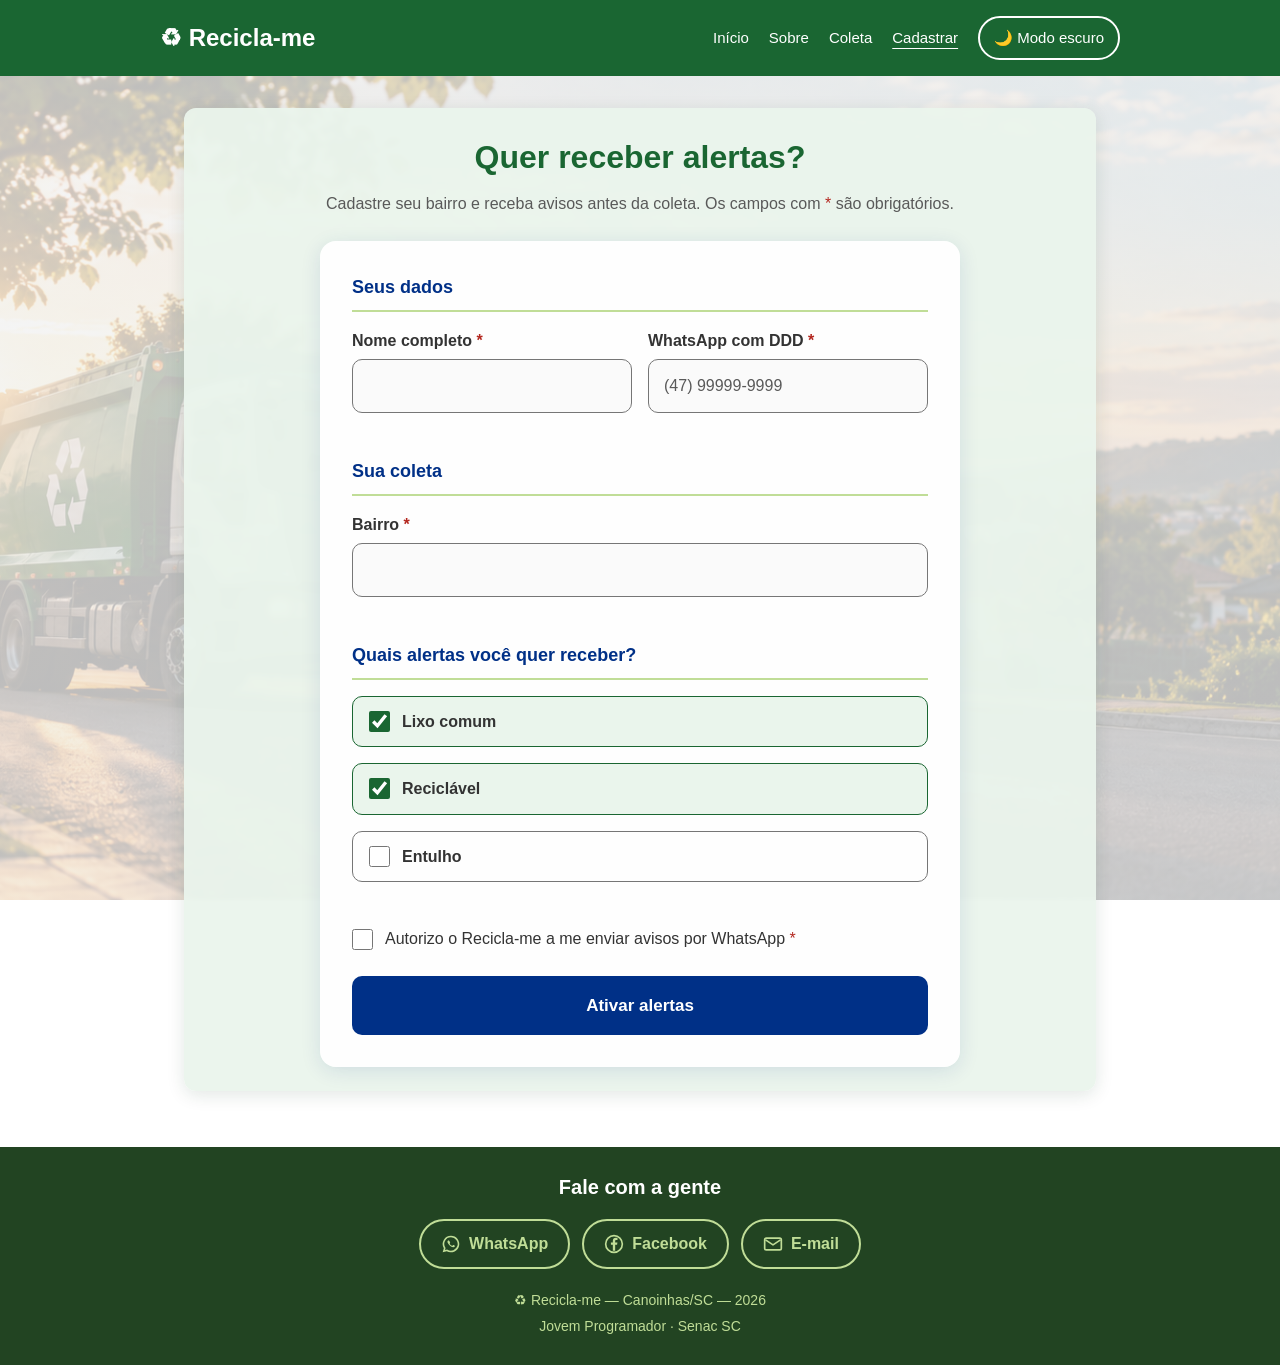
==== cadastrar.html @ 96f7b992 "menu hambúrguer acessível" ====
<!DOCTYPE html>
<html lang="pt-BR">
<head>
  <meta charset="UTF-8">
  <meta name="viewport" content="width=device-width, initial-scale=1.0">
  <meta name="description" content="Cadastre seu bairro e receba avisos de coleta do Recicla-me por WhatsApp.">
  <title>Recicla-me | Cadastrar</title>
  <link rel="stylesheet" href="styles.css">
  <script src="script.js"></script>
  <script src="formulario.js" defer></script>
</head>
<body>
  <a class="pular" href="#conteudo">Pular para o conteúdo</a>
  <header>
    <div id="topo">
      <a class="marca" href="index.html"><span>♻ Recicla-me</span></a>
      <button type="button" id="menu-btn" aria-expanded="false" aria-controls="menu-principal" aria-label="Abrir menu"><span></span><span></span><span></span></button>
      <nav id="menu-principal" class="mini-nav" aria-label="Navegação principal">
        <a href="index.html">Início</a><a href="sobre.html">Sobre</a>
        <a href="coleta.html">Coleta</a><a href="cadastrar.html" aria-current="page">Cadastrar</a>
        <button type="button" id="tema-btn" aria-pressed="false">🌙 Modo escuro</button>
      </nav>
    </div>
  </header>
  <main id="conteudo" tabindex="-1">
    <section id="cadastro" aria-labelledby="titulo-cadastro">
      <h1 id="titulo-cadastro">Quer receber alertas?</h1>
      <p>Cadastre seu bairro e receba avisos antes da coleta. Os campos com <span class="obrigatorio" aria-hidden="true">*</span> são obrigatórios.</p>
      <form class="form-cadastro" action="#" method="post" novalidate>
        <fieldset>
          <legend>Seus dados</legend>
          <div class="campo">
            <label for="nome">Nome completo <span class="obrigatorio" aria-hidden="true">*</span></label>
            <input type="text" id="nome" name="nome" autocomplete="name" required aria-describedby="erro-nome">
            <p class="mensagem-erro" id="erro-nome" aria-live="polite"></p>
          </div>
          <div class="campo">
            <label for="whatsapp">WhatsApp com DDD <span class="obrigatorio" aria-hidden="true">*</span></label>
            <input type="tel" id="whatsapp" name="whatsapp" autocomplete="tel" placeholder="(47) 99999-9999" maxlength="15" inputmode="numeric" required aria-describedby="erro-whatsapp">
            <p class="mensagem-erro" id="erro-whatsapp" aria-live="polite"></p>
          </div>
        </fieldset>
        <fieldset>
          <legend>Sua coleta</legend>
          <div class="campo">
            <label for="bairro">Bairro <span class="obrigatorio" aria-hidden="true">*</span></label>
            <input type="text" id="bairro" name="bairro" required aria-describedby="erro-bairro">
            <p class="mensagem-erro" id="erro-bairro" aria-live="polite"></p>
          </div>
        </fieldset>
        <fieldset>
          <legend>Quais alertas você quer receber?</legend>
          <div class="campo campo-check"><input type="checkbox" id="alerta-comum" name="alertas" value="comum" checked><label for="alerta-comum">Lixo comum</label></div>
          <div class="campo campo-check"><input type="checkbox" id="alerta-reciclavel" name="alertas" value="reciclavel" checked><label for="alerta-reciclavel">Reciclável</label></div>
          <div class="campo campo-check"><input type="checkbox" id="alerta-entulho" name="alertas" value="entulho"><label for="alerta-entulho">Entulho</label></div>
        </fieldset>
        <div class="campo campo-check">
          <input type="checkbox" id="autorizo" name="autorizo" required aria-describedby="erro-autorizo">
          <label for="autorizo">Autorizo o Recicla-me a me enviar avisos por WhatsApp <span class="obrigatorio" aria-hidden="true">*</span></label>
        </div>
        <p class="mensagem-erro" id="erro-autorizo" aria-live="polite"></p>
        <button type="submit" class="botao">Ativar alertas</button>
        <p id="mensagem-sucesso" class="mensagem" role="status"></p>
      </form>
    </section>
  </main>
  <footer>
    <h2 class="rodape-titulo">Fale com a gente</h2>
    <nav aria-label="Contato e redes sociais"><ul class="contatos">
      <li><a href="https://wa.me/5547999999999" target="_blank" rel="noopener noreferrer" aria-label="WhatsApp (abre em nova aba)"><svg viewBox="0 0 24 24" width="20" height="20" aria-hidden="true" focusable="false"><path fill="currentColor" d="M12 2a10 10 0 0 0-8.6 15.1L2 22l5-1.3A10 10 0 1 0 12 2zm0 2a8 8 0 1 1-4.2 14.8l-.4-.2-2.6.7.7-2.5-.2-.4A8 8 0 0 1 12 4zm-3 3.5c-.3 0-.6.3-.8.6-.3.4-.6 1-.4 1.9.3 1.2 1.2 2.6 2.7 3.9 1.5 1.3 2.9 1.8 4 2 .8.1 1.6-.3 2-.8.2-.3.3-.7.1-.9l-1.6-.9c-.2-.1-.5 0-.7.2l-.5.6c-.2.2-.4.2-.6.1-.9-.4-2-1.2-2.7-2.3-.1-.2-.1-.4 0-.6l.4-.6c.1-.2.1-.4 0-.6l-.8-1.6c-.1-.3-.3-.5-.6-.5z"/></svg><span>WhatsApp</span></a></li>
      <li><a href="https://www.facebook.com/reciclame" target="_blank" rel="noopener noreferrer" aria-label="Facebook (abre em nova aba)"><svg viewBox="0 0 24 24" width="20" height="20" aria-hidden="true" focusable="false"><circle cx="12" cy="12" r="10" fill="none" stroke="currentColor" stroke-width="2"/><path fill="currentColor" d="M13.4 20v-7h2.3l.4-2.8h-2.7V8.5c0-.8.2-1.3 1.4-1.3h1.4V4.7c-.3 0-1.1-.1-2.1-.1-2.1 0-3.5 1.3-3.5 3.6v2H8.3V13h2.3v7z"/></svg><span>Facebook</span></a></li>
      <li><a href="mailto:contato@reciclame.com.br" aria-label="E-mail"><svg viewBox="0 0 24 24" width="20" height="20" aria-hidden="true" focusable="false"><rect x="2" y="5" width="20" height="14" rx="2" fill="none" stroke="currentColor" stroke-width="2"/><path d="M3 7l9 6 9-6" fill="none" stroke="currentColor" stroke-width="2" stroke-linejoin="round"/></svg><span>E-mail</span></a></li>
    </ul></nav>
    <p>♻ Recicla-me — Canoinhas/SC — 2026</p><p>Jovem Programador · Senac SC</p>
  </footer>
</body>
</html>
---- styles.css ----
/* ===========================
   RECICLA-ME — styles.css
   Fundo do caminhão em todo o site
   =========================== */

:root {
  --verde-escuro: #1A6632;
  --verde-claro: #C0DD97;
  --azul: #003087;
  --neutro: #595959;
  --fundo: #F2F2F2;
  --branco: #FFFFFF;
  --verde-suave: #EAF5EC;
  --erro: #B3261E;
}

* {
  box-sizing: border-box;
  margin: 0;
  padding: 0;
}

:focus-visible {
  outline: 3px solid var(--azul);
  outline-offset: 3px;
}

header :focus-visible,
footer :focus-visible {
  outline-color: var(--branco);
}

.pular {
  position: absolute;
  top: -60px;
  left: 8px;
  z-index: 100;
  padding: 10px 14px;
  color: var(--azul);
  background-color: var(--branco);
  text-decoration: none;
  border-radius: 6px;
}

.pular:focus {
  top: 8px;
}

html {
  min-height: 100%;
}

body {
  font-family: Arial, sans-serif;
  color: var(--neutro);
  line-height: 1.6;
  overflow-x: clip;

  /* ===========================
     FUNDO DO CAMINHÃO — SITE TODO
     =========================== */

  background-image:
    linear-gradient(
      rgba(242, 242, 242, 0.78),
      rgba(242, 242, 242, 0.78)
    ),
    url("imagens/fundo.jpg");

  background-size: cover;
  background-position: center top;
  background-repeat: no-repeat;
  background-attachment: scroll;
}

img {
  max-width: 100%;
  height: auto;
}

/* ===========================
   CABEÇALHO — flexbox
   =========================== */

header {
  background-color: #1A6632;
  padding: 16px 24px;
  position: relative;
  z-index: 10;
}

#topo {
  display: flex;
  justify-content: space-between;
  align-items: center;
  flex-wrap: wrap;
  max-width: 960px;
  margin: 0 auto;
}

#topo span {
  font-size: 24px;
  font-weight: bold;
  color: var(--branco);
}

.marca {
  text-decoration: none;
}

#topo nav {
  display: none;
  flex-direction: column;
  width: 100%;
  margin-top: 16px;
  gap: 12px;
}

#topo nav.aberto {
  display: flex;
}

#topo nav a {
  display: inline-flex;
  align-items: center;
  min-height: 44px;
  color: #FFFFFF;
  text-decoration: none;
  font-size: 15px;
}

#topo nav a:hover {
  text-decoration: underline;
  text-underline-offset: 5px;
}

#topo nav a[aria-current="page"] {
  color: var(--branco);
  text-decoration: underline;
  text-underline-offset: 5px;
}

/* ===========================
   MENU SANDUÍCHE
   =========================== */

#menu-btn {
  display: flex;
  flex-direction: column;
  justify-content: space-between;
  width: 28px;
  height: 20px;
  background: none;
  border: 0;
  padding: 0;
  cursor: pointer;
}

#menu-btn span {
  height: 3px;
  width: 100%;
  background-color: var(--branco);
  border-radius: 2px;
}

#menu-btn:focus-visible {
  outline: 3px solid var(--branco);
  outline-offset: 5px;
}

/* ===========================
   ESTRUTURA GERAL
   =========================== */

main {
  max-width: 960px;
  margin: 0 auto;
  padding: 24px 14px;
}

/*
   As seções ficam translúcidas para
   o caminhão continuar aparecendo
   no fundo.
*/

section {
  background-color: rgba(255, 255, 255, 0.91);
  border-radius: 12px;
  padding: 20px 18px;
  margin-bottom: 24px;
  box-shadow: 0 4px 18px rgba(20, 60, 30, 0.12);
  backdrop-filter: blur(2px);
}

/* ===========================
   HERO / APRESENTAÇÃO
   =========================== */

.pagina-inicio .apresentacao {
  width: 100vw;
  min-height: 500px;

  margin-left: calc(50% - 50vw);

  padding: 60px 22px;

    /* A camada escura mantém o texto legível sobre o fundo do site. */

  background: linear-gradient(rgba(0, 0, 0, 0.6), rgba(0, 0, 0, 0.6));

  border-left: none;
  border-radius: 0;

  display: flex;
  flex-direction: column;
  justify-content: center;

  color: white;
  text-shadow: 0 2px 5px rgba(0, 0, 0, 0.65);
}

.pagina-inicio .apresentacao h1 {
  color: white;
}

.pagina-inicio .apresentacao h2 {
  color: white;
}

.pagina-inicio .apresentacao p {
  color: white;
}

.pagina-inicio .apresentacao .sobretitulo {
  color: #FFFFFF;
}

/* ===========================
   CARDS DA PÁGINA INICIAL
   =========================== */

.cards-inicio .card {
  min-height: 185px;
  display: flex;
  flex-direction: column;
  align-items: center;
  justify-content: center;
}

.cards-inicio .card img.ilustracao-card {
  display: block;
  width: min(100%, 200px);
  height: 124px;
  flex: 0 0 auto;
  object-fit: contain;
  margin: 0 auto 12px;
}

.chamada-cadastro {
  display: flex;
  flex-direction: column;
  align-items: center;
  justify-content: center;
  gap: 20px;
  text-align: center;
  background-color: rgba(234, 245, 236, 0.94);
}

.chamada-conteudo {
  flex: 0 1 auto;
}

.ilustracao-chamada {
  display: block;
  width: min(100%, 220px);
  height: auto;
  flex: 0 1 auto;
}

.chamada-conteudo h2,
.chamada-conteudo p {
  margin-bottom: 12px;
}

.botao-link {
  display: inline-block;
  padding: 11px 22px;
  color: var(--branco);
  background-color: var(--verde-escuro);
  border-radius: 8px;
  font-weight: bold;
  text-decoration: none;
}

.botao-link:hover {
  background-color: #145228;
}

/* ===========================
   TÍTULOS E TEXTOS
   =========================== */

h1 {
  font-size: 24px;
  color: var(--verde-escuro);
  margin-bottom: 8px;
}

h2 {
  font-size: 22px;
  color: var(--azul);
  margin-bottom: 16px;
}

h3 {
  font-size: 16px;
  color: var(--verde-escuro);
  margin-bottom: 6px;
}

.card h2 {
  font-size: 16px;
  color: var(--verde-escuro);
  margin-bottom: 6px;
}

p {
  font-size: 16px;
  margin-bottom: 12px;
}

/* ===========================
   CARDS — flexbox
   =========================== */

.cards {
  display: flex;
  flex-direction: column;
  flex-wrap: wrap;
  gap: 20px;
}

.card {
  flex: 1 1 220px;
  background-color: rgba(234, 245, 236, 0.94);
  border-radius: 8px;
  padding: 16px 20px;
  text-align: center;
  transition: transform 0.3s;
}

.card:hover {
  transform: scale(1.03);
}

.card img {
  width: 100%;
  height: auto;
  aspect-ratio: 220 / 150;
  object-fit: cover;
  border-radius: 6px;
  margin-bottom: 10px;
}

.card p {
  margin-bottom: 0;
}

/* ===========================
   TABELA — horários de coleta
   =========================== */

table {
  border-collapse: collapse;
  width: 100%;
  background-color: rgba(255, 255, 255, 0.94);
}

#horarios {
  overflow: hidden;
}

.tabela-responsiva {
  max-width: 100%;
  overflow-x: auto;
}

.tabela-responsiva:focus-visible {
  outline: 3px solid var(--azul);
  outline-offset: 3px;
}

.tabela-responsiva table {
  min-width: 540px;
}

th {
  background-color: rgba(26, 102, 50, 0.96);
  color: var(--branco);
  padding: 12px 16px;
  text-align: left;
}

td {
  padding: 12px 16px;
  border: 1px solid #DDDDDD;
}

tbody th[scope="row"] {
  padding: 12px 16px;
  border: 1px solid #DDDDDD;
  color: inherit;
  background: transparent;
  font-weight: normal;
  text-align: left;
}

tbody tr:hover {
  background-color: var(--verde-claro);
}

.semana-coleta {
  display: grid;
  grid-template-columns: 1fr;
  gap: 12px;
  list-style: none;
}

.semana-coleta li {
  min-width: 0;
  padding: 14px;
  background-color: rgba(234, 245, 236, 0.94);
  border-radius: 8px;
}

.semana-coleta strong,
.semana-coleta span {
  display: block;
}

.semana-coleta strong {
  margin-bottom: 4px;
  color: var(--verde-escuro);
}

/* ===========================
   LISTA — como funciona
   =========================== */

ol {
  padding-left: 24px;
}

ol li {
  margin-bottom: 8px;
}

/* ===========================
   CADASTRO — formulário
   =========================== */

#cadastro {
  text-align: center;
  background-color: rgba(234, 245, 236, 0.94);
}

.form-cadastro {
  width: 100%;
  max-width: 640px;
  margin: 24px auto 0;
  padding: 20px;
  text-align: left;
  background-color: rgba(255, 255, 255, 0.97);
  border-radius: 12px;
  box-shadow: 0 4px 20px rgba(0, 48, 135, 0.12);
}

.form-cadastro fieldset {
  margin-bottom: 28px;
  border: 0;
  min-width: 0;
}

.form-cadastro legend {
  width: 100%;
  margin-bottom: 16px;
  padding-bottom: 8px;
  font-size: 18px;
  font-weight: bold;
  color: var(--azul);
  border-bottom: 2px solid var(--verde-claro);
}

.form-cadastro .campo {
  margin-bottom: 16px;
}

.form-cadastro label {
  display: block;
  margin-bottom: 6px;
  font-weight: bold;
  color: #333333;
}

.obrigatorio {
  color: var(--erro);
}

.form-cadastro input[type="text"],
.form-cadastro input[type="tel"] {
  display: block;
  width: 100%;
  padding: 13px 15px;
  font: inherit;
  color: #333333;
  background-color: #FAFAFA;
  border: 1.5px solid #767676;
  border-radius: 10px;
  transition: border-color 0.2s, box-shadow 0.2s;
}

.form-cadastro input::placeholder {
  color: var(--neutro);
  opacity: 1;
}

.form-cadastro input[type="text"]:hover,
.form-cadastro input[type="tel"]:hover {
  border-color: var(--azul);
}

.form-cadastro input[type="text"]:focus,
.form-cadastro input[type="tel"]:focus {
  background-color: var(--branco);
  border-color: var(--azul);
  box-shadow: 0 0 0 3px rgba(0, 48, 135, 0.25);
  outline: 3px solid var(--azul);
  outline-offset: 2px;
}

.form-cadastro input:user-invalid {
  border-color: var(--erro);
}

.form-cadastro .campo-check {
  display: flex;
  align-items: center;
  gap: 12px;
}

.form-cadastro .campo-check input {
  width: 21px;
  height: 21px;
  flex-shrink: 0;
  accent-color: var(--verde-escuro);
  cursor: pointer;
}

.form-cadastro .campo-check label {
  margin: 0;
  font-weight: normal;
  cursor: pointer;
}

.form-cadastro .campo-check input:focus-visible,
.form-cadastro .botao:focus-visible {
  outline: 3px solid var(--azul);
  outline-offset: 3px;
}

.form-cadastro fieldset:nth-of-type(3) .campo-check {
  padding: 12px 16px;
  border: 1.5px solid #767676;
  border-radius: 10px;
  transition: background-color 0.2s, border-color 0.2s;
}

.form-cadastro fieldset:nth-of-type(3) .campo-check:hover {
  border-color: var(--verde-escuro);
}

.form-cadastro fieldset:nth-of-type(3) .campo-check:has(input:checked) {
  background-color: var(--verde-suave);
  border-color: var(--verde-escuro);
}

.form-cadastro fieldset:nth-of-type(3) .campo-check label {
  flex: 1;
  font-weight: bold;
}

.form-cadastro .botao {
  display: block;
  width: 100%;
  margin-top: 24px;
  padding: 16px 24px;
  font: inherit;
  font-size: 17px;
  font-weight: bold;
  color: var(--branco);
  background-color: var(--azul);
  border: 0;
  border-radius: 10px;
  cursor: pointer;
  transition: background-color 0.2s, transform 0.2s, box-shadow 0.2s;
}

.form-cadastro .botao:hover {
  background-color: #002163;
  transform: translateY(-2px);
  box-shadow: 0 8px 18px rgba(0, 48, 135, 0.3);
}

.form-cadastro .botao:active {
  transform: translateY(0);
}

/* ===========================
   VÍDEOS DO YOUTUBE
   =========================== */

.video-embed {
  position: relative;
  width: 100%;
  max-width: 720px;
  margin: 16px auto 0;
  aspect-ratio: 16 / 9;
}

.video-embed iframe {
  position: absolute;
  inset: 0;
  width: 100%;
  height: 100%;
  border: 0;
  border-radius: 12px;
}

/* ===========================
   RODAPÉ
   =========================== */

footer {
  background-color: rgba(26, 61, 26, 0.96);
  text-align: center;
  padding: 24px;
}

footer p {
  color: var(--verde-claro);
  font-size: 14px;
  margin-bottom: 4px;
}

.rodape-titulo {
  margin-bottom: 16px;
  font-size: 20px;
  color: var(--branco);
}

.contatos {
  display: flex;
  flex-wrap: wrap;
  justify-content: center;
  gap: 12px;
  margin-bottom: 20px;
  list-style: none;
}

.contatos a {
  display: inline-flex;
  align-items: center;
  gap: 8px;
  padding: 10px 20px;
  color: var(--verde-claro);
  text-decoration: none;
  font-weight: bold;
  border: 2px solid var(--verde-claro);
  border-radius: 999px;
  transition: background-color 0.2s, color 0.2s, transform 0.2s;
}

.contatos a:hover {
  color: #1A3D1A;
  background-color: var(--verde-claro);
  transform: translateY(-2px);
}

.contatos a:focus-visible {
  outline: 3px solid var(--branco);
  outline-offset: 3px;
}

/* ===========================
   JAVASCRIPT
   =========================== */

@media (prefers-reduced-motion: no-preference) {
  html {
    scroll-behavior: smooth;
  }
}

.escondido {
  display: none;
}

.botao-js {
  display: inline-block;
  margin-top: 8px;
  margin-bottom: 8px;
  padding: 10px 24px;
  font: inherit;
  font-weight: bold;
  color: var(--branco);
  background-color: var(--verde-escuro);
  border: 0;
  border-radius: 6px;
  cursor: pointer;
  transition: background-color 0.2s;
}

.botao-js:hover {
  background-color: #145228;
}

.botao-js:focus-visible {
  outline: 3px solid var(--azul);
  outline-offset: 3px;
}

/* ===========================
   MENSAGEM DO FORMULÁRIO
   =========================== */

.mensagem {
  margin: 0;
}

.mensagem:not(:empty) {
  margin-top: 16px;
  padding: 14px 16px;
  font-weight: bold;
  text-align: center;
  border-radius: 10px;
}

.mensagem.sucesso {
  color: #14461F;
  background-color: #E3F3E4;
  border: 2px solid var(--verde-escuro);
}

.mensagem.erro {
  color: #7A1712;
  background-color: #FDECEA;
  border: 2px solid #B3261E;
}

/* ===========================
   BOTÃO DO MODO ESCURO
   =========================== */

#tema-btn {
  display: inline-flex;
  align-items: center;
  min-height: 44px;
  font: inherit;
  font-size: 15px;
  color: #FFFFFF;
  background: transparent;
  border: 2px solid #FFFFFF;
  border-radius: 999px;
  padding: 4px 14px;
  cursor: pointer;
  transition: background-color 0.2s, color 0.2s;
}

#tema-btn:hover {
  color: var(--verde-escuro);
  background-color: var(--verde-claro);
}

#tema-btn:focus-visible {
  outline: 3px solid var(--branco);
  outline-offset: 3px;
}

/* ===========================
   MODO ESCURO
   =========================== */

[data-theme="dark"] {
  color-scheme: dark;
  --fundo: #111611;
  --neutro: #D3DBD3;
  --verde-suave: #263326;
}

[data-theme="dark"] :focus-visible {
  outline-color: #9DB8FF;
}

[data-theme="dark"] header :focus-visible,
[data-theme="dark"] footer :focus-visible {
  outline-color: #FFFFFF;
}

[data-theme="dark"] body {
  background-image:
    linear-gradient(
      rgba(17, 22, 17, 0.72),
      rgba(17, 22, 17, 0.72)
    ),
    url("imagens/fundo.jpg");
}

[data-theme="dark"] section {
  background-color: rgba(27, 35, 27, 0.93);
}

[data-theme="dark"] .card,
[data-theme="dark"] #cadastro {
  background-color: rgba(38, 51, 38, 0.94);
}

[data-theme="dark"] .chamada-cadastro,
[data-theme="dark"] .semana-coleta li {
  background-color: rgba(38, 51, 38, 0.94);
}

[data-theme="dark"] .sobretitulo,
[data-theme="dark"] .semana-coleta strong {
  color: #8FD19E;
}

[data-theme="dark"] h1,
[data-theme="dark"] h3 {
  color: #8FD19E;
}

[data-theme="dark"] h2 {
  color: #9DB8FF;
}

[data-theme="dark"] .card h2 {
  color: #8FD19E;
}

[data-theme="dark"] td {
  border-color: #3A463A;
}

[data-theme="dark"] tbody th[scope="row"] {
  border-color: #3A463A;
}

[data-theme="dark"] tbody tr:hover {
  background-color: #2C3D2C;
}

[data-theme="dark"] table {
  background-color: rgba(20, 27, 20, 0.94);
}

/* Formulário no modo escuro */

[data-theme="dark"] .form-cadastro {
  background-color: rgba(20, 27, 20, 0.97);
  box-shadow: 0 4px 20px rgba(0, 0, 0, 0.5);
}

[data-theme="dark"] .form-cadastro legend {
  color: #9DB8FF;
  border-bottom-color: #3F6B45;
}

[data-theme="dark"] .form-cadastro label {
  color: #E6EDE6;
}

[data-theme="dark"] .obrigatorio {
  color: #FF8A80;
}

[data-theme="dark"] .form-cadastro input[type="text"],
[data-theme="dark"] .form-cadastro input[type="tel"] {
  color: #E6EDE6;
  background-color: #1B231B;
  border-color: #8A9A8A;
}

[data-theme="dark"] .form-cadastro input::placeholder {
  color: #B5C0B5;
}

[data-theme="dark"] .form-cadastro input[type="text"]:hover,
[data-theme="dark"] .form-cadastro input[type="tel"]:hover {
  border-color: #9DB8FF;
}

[data-theme="dark"] .form-cadastro input[type="text"]:focus,
[data-theme="dark"] .form-cadastro input[type="tel"]:focus {
  background-color: #141B14;
  border-color: #9DB8FF;
  box-shadow: 0 0 0 3px rgba(157, 184, 255, 0.35);
  outline-color: #9DB8FF;
}

[data-theme="dark"] .form-cadastro input:user-invalid {
  border-color: #FF8A80;
}

[data-theme="dark"] .form-cadastro fieldset:nth-of-type(3) .campo-check {
  border-color: #8A9A8A;
}

[data-theme="dark"] .form-cadastro fieldset:nth-of-type(3) .campo-check:has(input:checked) {
  background-color: #2C4A2F;
  border-color: #8FD19E;
}

[data-theme="dark"] .form-cadastro .campo-check input:focus-visible,
[data-theme="dark"] .form-cadastro .botao:focus-visible {
  outline-color: #9DB8FF;
}

[data-theme="dark"] .form-cadastro .botao {
  background-color: #2F5FC4;
}

[data-theme="dark"] .form-cadastro .botao:hover {
  background-color: #244C9E;
  box-shadow: 0 8px 18px rgba(0, 0, 0, 0.5);
}

/* ===========================
   RESPONSIVO
   =========================== */

@media (min-width: 600px) {
  .semana-coleta {
    grid-template-columns: repeat(2, minmax(0, 1fr));
  }
}

/* Telas a partir de tablet */

@media (min-width: 768px) {

  body {
    background-attachment: fixed;
    background-position: center center;
  }

  #topo {
    flex-wrap: nowrap;
  }

  #menu-btn {
    display: none;
  }

  #topo nav {
    display: flex;
    flex-direction: row;
    width: auto;
    margin-top: 0;
    gap: 20px;
  }

  main {
    padding: 32px 24px;
  }

  section {
    padding: 24px 28px;
  }

  h1 {
    font-size: 32px;
  }

  .pagina-inicio .apresentacao {
    min-height: 600px;
    padding: 80px 8%;
  }

  .cards {
    flex-direction: row;
  }

  #horarios {
    overflow: visible;
  }

  .form-cadastro {
    padding: 32px;
    border-radius: 16px;
  }

  .chamada-cadastro {
    flex-direction: row;
    gap: 36px;
    text-align: left;
  }

  .ilustracao-chamada {
    width: min(100%, 240px);
    flex: 0 1 240px;
  }

  .chamada-conteudo {
    flex: 1 1 320px;
  }

  #horarios {
    overflow: visible;
  }

  .tabela-responsiva table {
    min-width: 0;
  }

  .form-cadastro fieldset:nth-of-type(1) {
    display: grid;
    grid-template-columns: 1fr 1fr;
    column-gap: 16px;
  }

  .form-cadastro fieldset:nth-of-type(1) legend {
    grid-column: 1 / -1;
  }
}

@media (min-width: 1024px) {
  .semana-coleta {
    grid-template-columns: repeat(4, minmax(0, 1fr));
  }
}

/* ===========================
   ACESSIBILIDADE / MOVIMENTO
   =========================== */

@media (prefers-reduced-motion: reduce) {

  .form-cadastro input,
  .form-cadastro .botao,
  .form-cadastro .campo-check,
  .contatos a,
  #tema-btn,
  .card {
    transition: none;
  }

  .form-cadastro .botao:hover,
  .contatos a:hover,
  .card:hover {
    transform: none;
  }
}

/* ===========================
   VALIDAÇÃO DO FORMULÁRIO
   =========================== */

.mensagem-erro {
  margin: 0;
  color: #b00020;
  font-size: 0.9rem;
}

.mensagem-erro:not(:empty) {
  margin-top: 0.25rem;
}

:root[data-theme="dark"] .mensagem-erro {
  color: #ff9b9b;
}

.campo-invalido {
  border: 2px solid #b00020;
}

:root[data-theme="dark"] .campo-invalido {
  border-color: #ff9b9b;
}

input[type="checkbox"].campo-invalido {
  outline: 2px solid #b00020;
  outline-offset: 2px;
}

:root[data-theme="dark"] input[type="checkbox"].campo-invalido {
  outline-color: #ff9b9b;
}

.form-cadastro input[aria-invalid="true"] {
  border-color: var(--erro);
  border-width: 2px;
}

.form-cadastro input[aria-invalid="true"]:focus {
  border-color: var(--erro);
  border-width: 2px;
}

[data-theme="dark"] .form-cadastro input[aria-invalid="true"] {
  border-color: #FF8A80;
}

[data-theme="dark"] .form-cadastro input[aria-invalid="true"]:focus {
  border-color: #FF8A80;
  border-width: 2px;
}
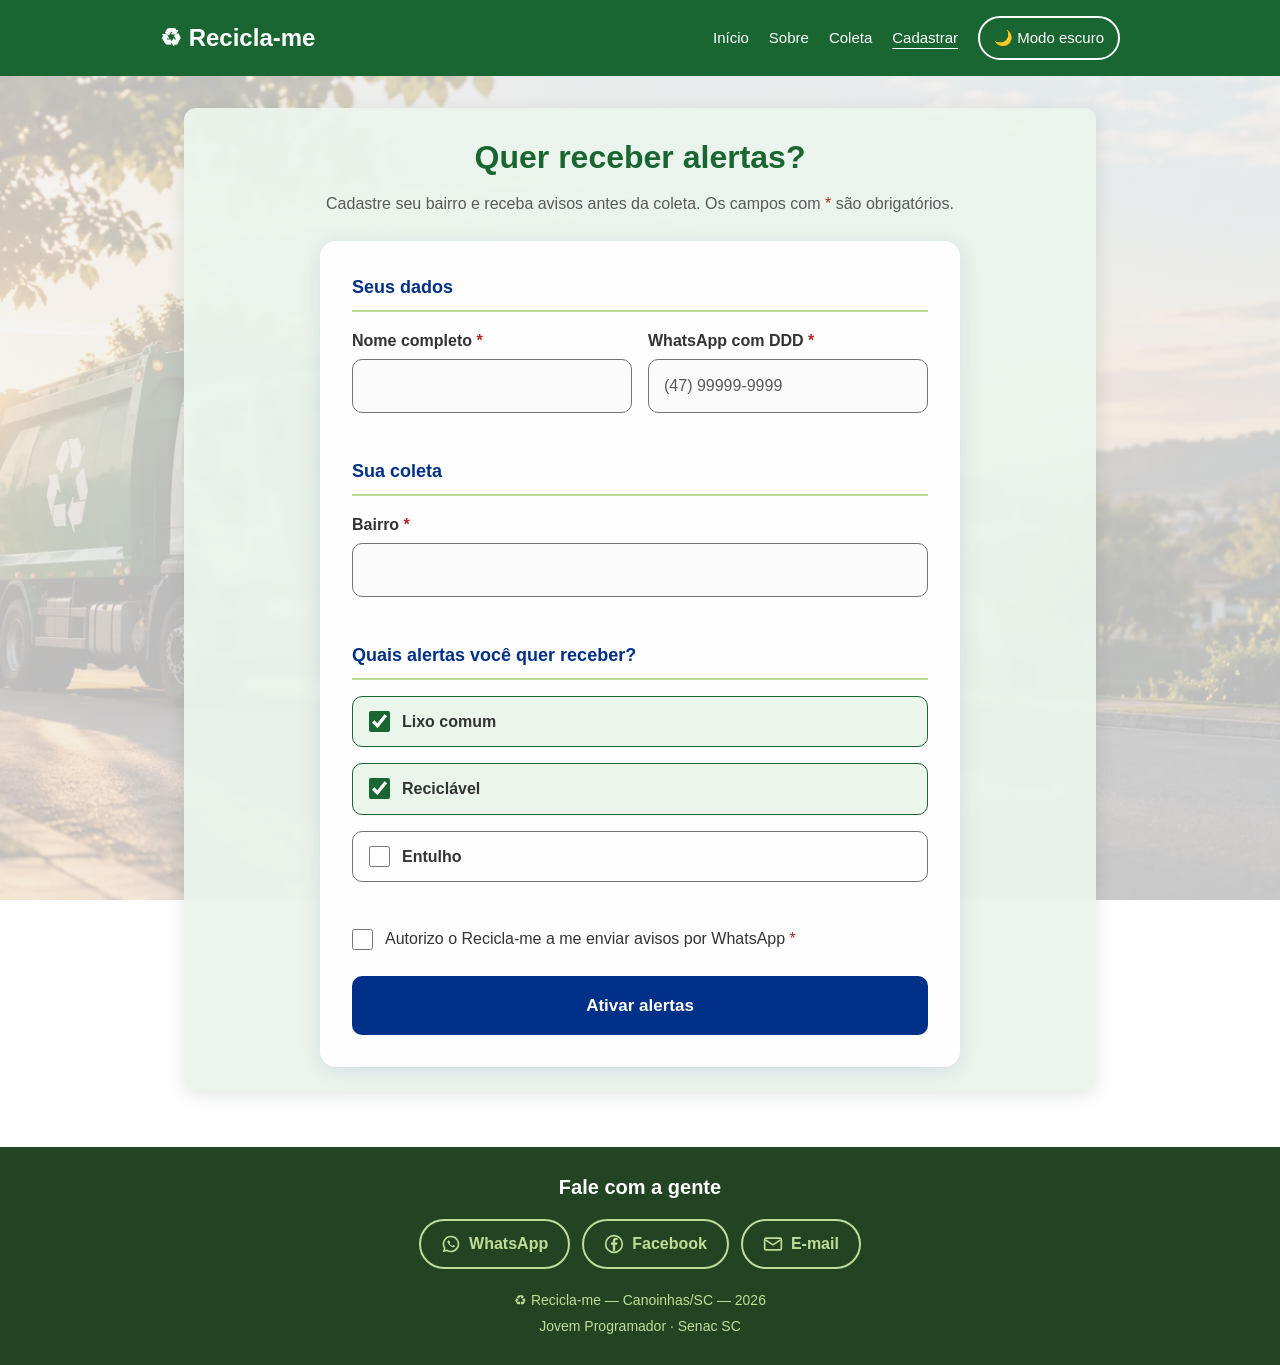
==== commit a7e5def7: "Corrige favicon para passar no validador W3C" ====
--- a/cadastrar.html
+++ b/cadastrar.html
@@ -6,15 +6,15 @@
   <meta name="description" content="Cadastre seu bairro e receba avisos de coleta do Recicla-me por WhatsApp.">
   <title>Recicla-me | Cadastrar</title>
   <link rel="stylesheet" href="styles.css">
-  <script src="script.js"></script>
-  <script src="formulario.js" defer></script>
+  <link rel="icon" href="data:image/svg+xml,%3Csvg xmlns=%22http://www.w3.org/2000/svg%22 viewBox=%220 0 100 100%22%3E%3Ctext y=%22.9em%22 font-size=%2290%22%3E%E2%99%BB%3C/text%3E%3C/svg%3E">
+  <script src="script.js" defer></script>
 </head>
 <body>
   <a class="pular" href="#conteudo">Pular para o conteúdo</a>
   <header>
     <div id="topo">
       <a class="marca" href="index.html"><span>♻ Recicla-me</span></a>
-      <button type="button" id="menu-btn" aria-expanded="false" aria-controls="menu-principal" aria-label="Abrir menu"><span></span><span></span><span></span></button>
+      <button type="button" id="menu-btn" aria-expanded="false" aria-controls="menu-principal" aria-label="Menu"><span></span><span></span><span></span></button>
       <nav id="menu-principal" class="mini-nav" aria-label="Navegação principal">
         <a href="index.html">Início</a><a href="sobre.html">Sobre</a>
         <a href="coleta.html">Coleta</a><a href="cadastrar.html" aria-current="page">Cadastrar</a>
--- a/styles.css
+++ b/styles.css
@@ -57,7 +57,7 @@
   overflow-x: clip;
 
   /* ===========================
-     FUNDO DO CAMINHÃO — SITE TODO
+    FUNDO DO CAMINHÃO — SITE TODO
      =========================== */
 
   background-image:
@@ -65,7 +65,7 @@
       rgba(242, 242, 242, 0.78),
       rgba(242, 242, 242, 0.78)
     ),
-    url("imagens/fundo.jpg");
+    url("imagens/fundo.webp");
 
   background-size: cover;
   background-position: center top;
@@ -79,7 +79,7 @@
 }
 
 /* ===========================
-   CABEÇALHO — flexbox
+  CABEÇALHO — flexbox
    =========================== */
 
 header {
@@ -813,7 +813,7 @@
       rgba(17, 22, 17, 0.72),
       rgba(17, 22, 17, 0.72)
     ),
-    url("imagens/fundo.jpg");
+    url("imagens/fundo.webp");
 }
 
 [data-theme="dark"] section {
@@ -1114,4 +1114,47 @@
 [data-theme="dark"] .form-cadastro input[aria-invalid="true"]:focus {
   border-color: #FF8A80;
   border-width: 2px;
+}
+/* ===========================
+   BOTÃO DE VÍDEO (carrega ao clicar)
+   =========================== */
+
+.video-embed[data-video-id] {
+  aspect-ratio: auto;
+  display: flex;
+  justify-content: center;
+  margin: 16px auto 12px;
+}
+
+.video-embed[data-video-id]:has(iframe) {
+  aspect-ratio: 16 / 9;
+}
+
+.video-botao {
+  display: inline-flex;
+  align-items: center;
+  gap: 8px;
+  min-height: 44px;
+  padding: 10px 24px;
+  font: inherit;
+  font-weight: bold;
+  color: var(--branco);
+  background-color: var(--verde-escuro);
+  border: 0;
+  border-radius: 8px;
+  cursor: pointer;
+  transition: background-color 0.2s;
+}
+
+.video-botao:hover {
+  background-color: #145228;
+}
+
+.video-botao:focus-visible {
+  outline: 3px solid var(--azul);
+  outline-offset: 3px;
+}
+
+[data-theme="dark"] .video-botao:focus-visible {
+  outline-color: #9DB8FF;
 }
